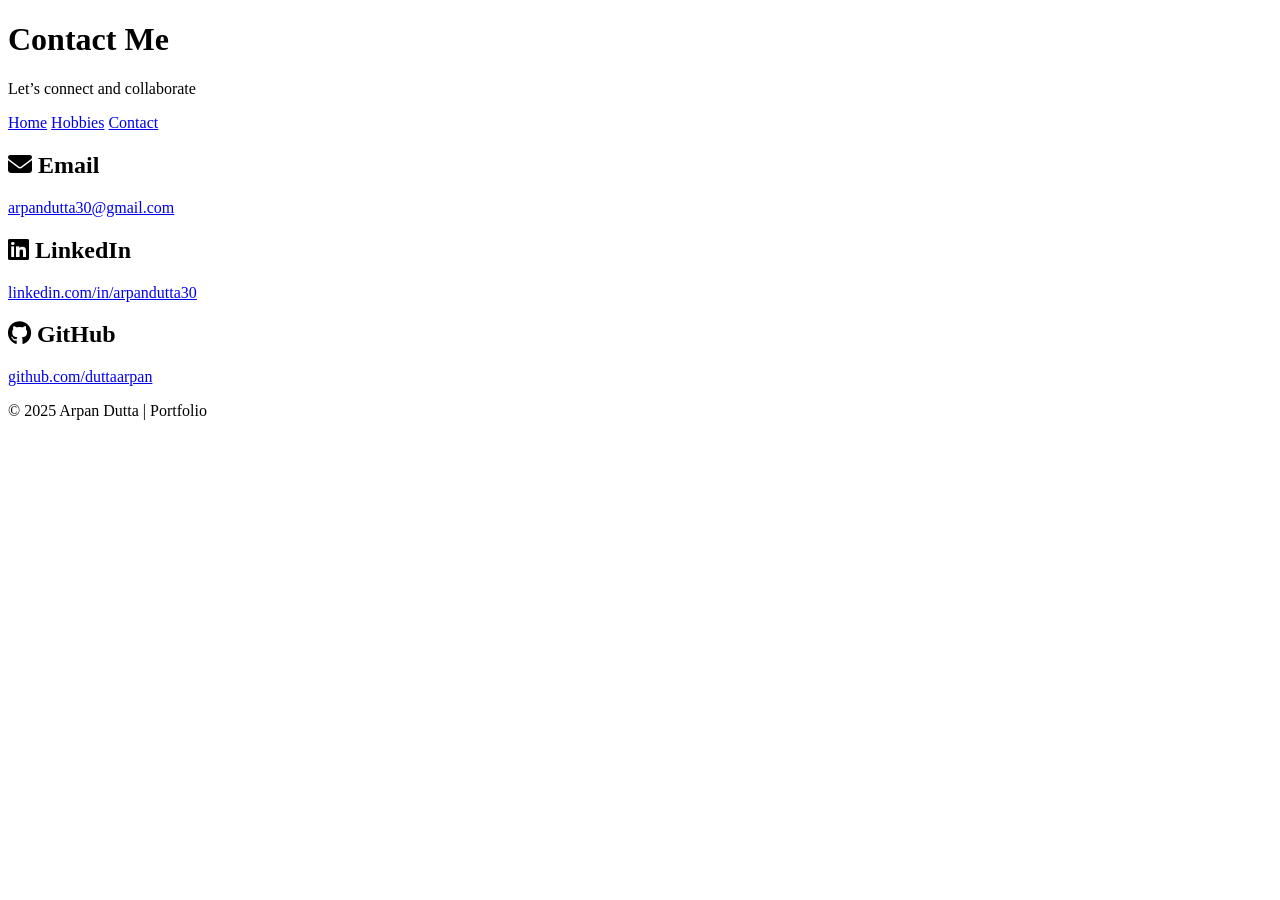
==== contact-me.html @ efacb169 "Fix HTML formatting and update LinkedIn link" ====
<!DOCTYPE html>
<html lang="en">
<head>
  <meta charset="UTF-8">
  <meta name="viewport" content="width=device-width, initial-scale=1.0">
  <title>Contact Me | Arpan Dutta</title>
  <link rel="stylesheet" href="style.css">
  <link rel="stylesheet" href="https://cdnjs.cloudflare.com/ajax/libs/font-awesome/6.5.0/css/all.min.css">
</head>
<body>

  <header>
    <h1>Contact Me</h1>
    <p>Let’s connect and collaborate</p>
  </header>


  <nav>
    <a href="index.html">Home</a>
    <a href="my-hobbies.html">Hobbies</a>
    <a href="contact-me.html" class="active">Contact</a>
  </nav>


  <main class="container">

    <section class="card">
      <h2><i class="fa-solid fa-envelope"></i> Email</h2>
      <p><a href="mailto:arpandutta30@gmail.com">arpandutta30@gmail.com</a></p>
    </section>

    <section class="card">
      <h2><i class="fa-brands fa-linkedin"></i> LinkedIn</h2>
      <p><a href="https://www.linkedin.com/in/arpandutta30/" target="_blank">linkedin.com/in/arpandutta30</a></p>
    </section>

    <section class="card">
      <h2><i class="fa-brands fa-github"></i> GitHub</h2>
      <p><a href="https://github.com/duttaarpan" target="_blank">github.com/duttaarpan</a></p>
    </section>

  </main>


  <footer>
    <p>© 2025 Arpan Dutta | Portfolio</p>
  </footer>
</body>
</html>
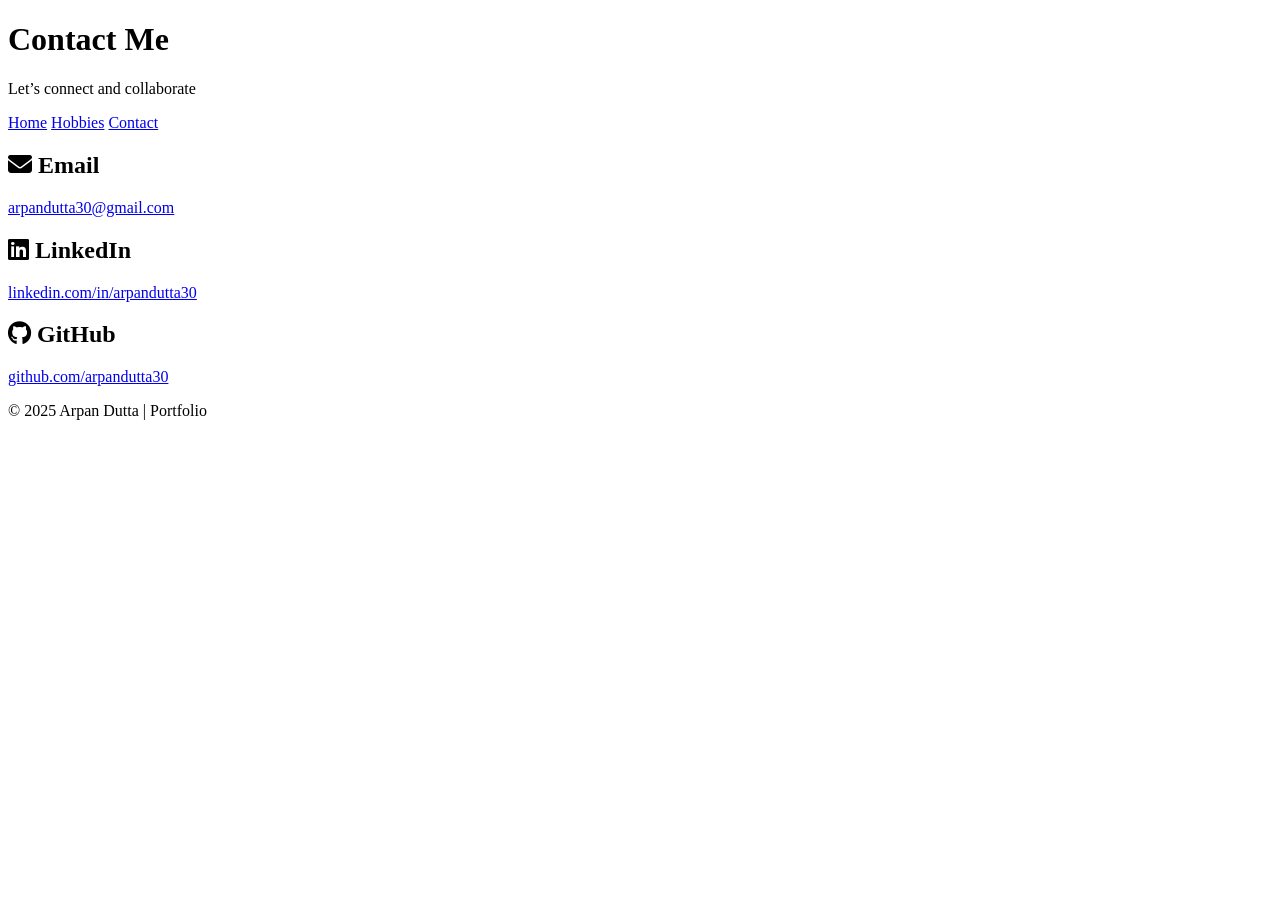
==== commit 2a4da8cc: "Fix GitHub link in contact-me.html Updated GitHub link to point to the correct profile. Github link" ====
--- a/contact-me.html
+++ b/contact-me.html
@@ -36,7 +36,7 @@
 
     <section class="card">
       <h2><i class="fa-brands fa-github"></i> GitHub</h2>
-      <p><a href="https://github.com/duttaarpan" target="_blank">github.com/duttaarpan</a></p>
+      <p><a href="https://github.com/arpandutta30" target="_blank">github.com/arpandutta30</a></p>
     </section>
 
   </main>
@@ -48,3 +48,4 @@
 </body>
 </html>
 
+
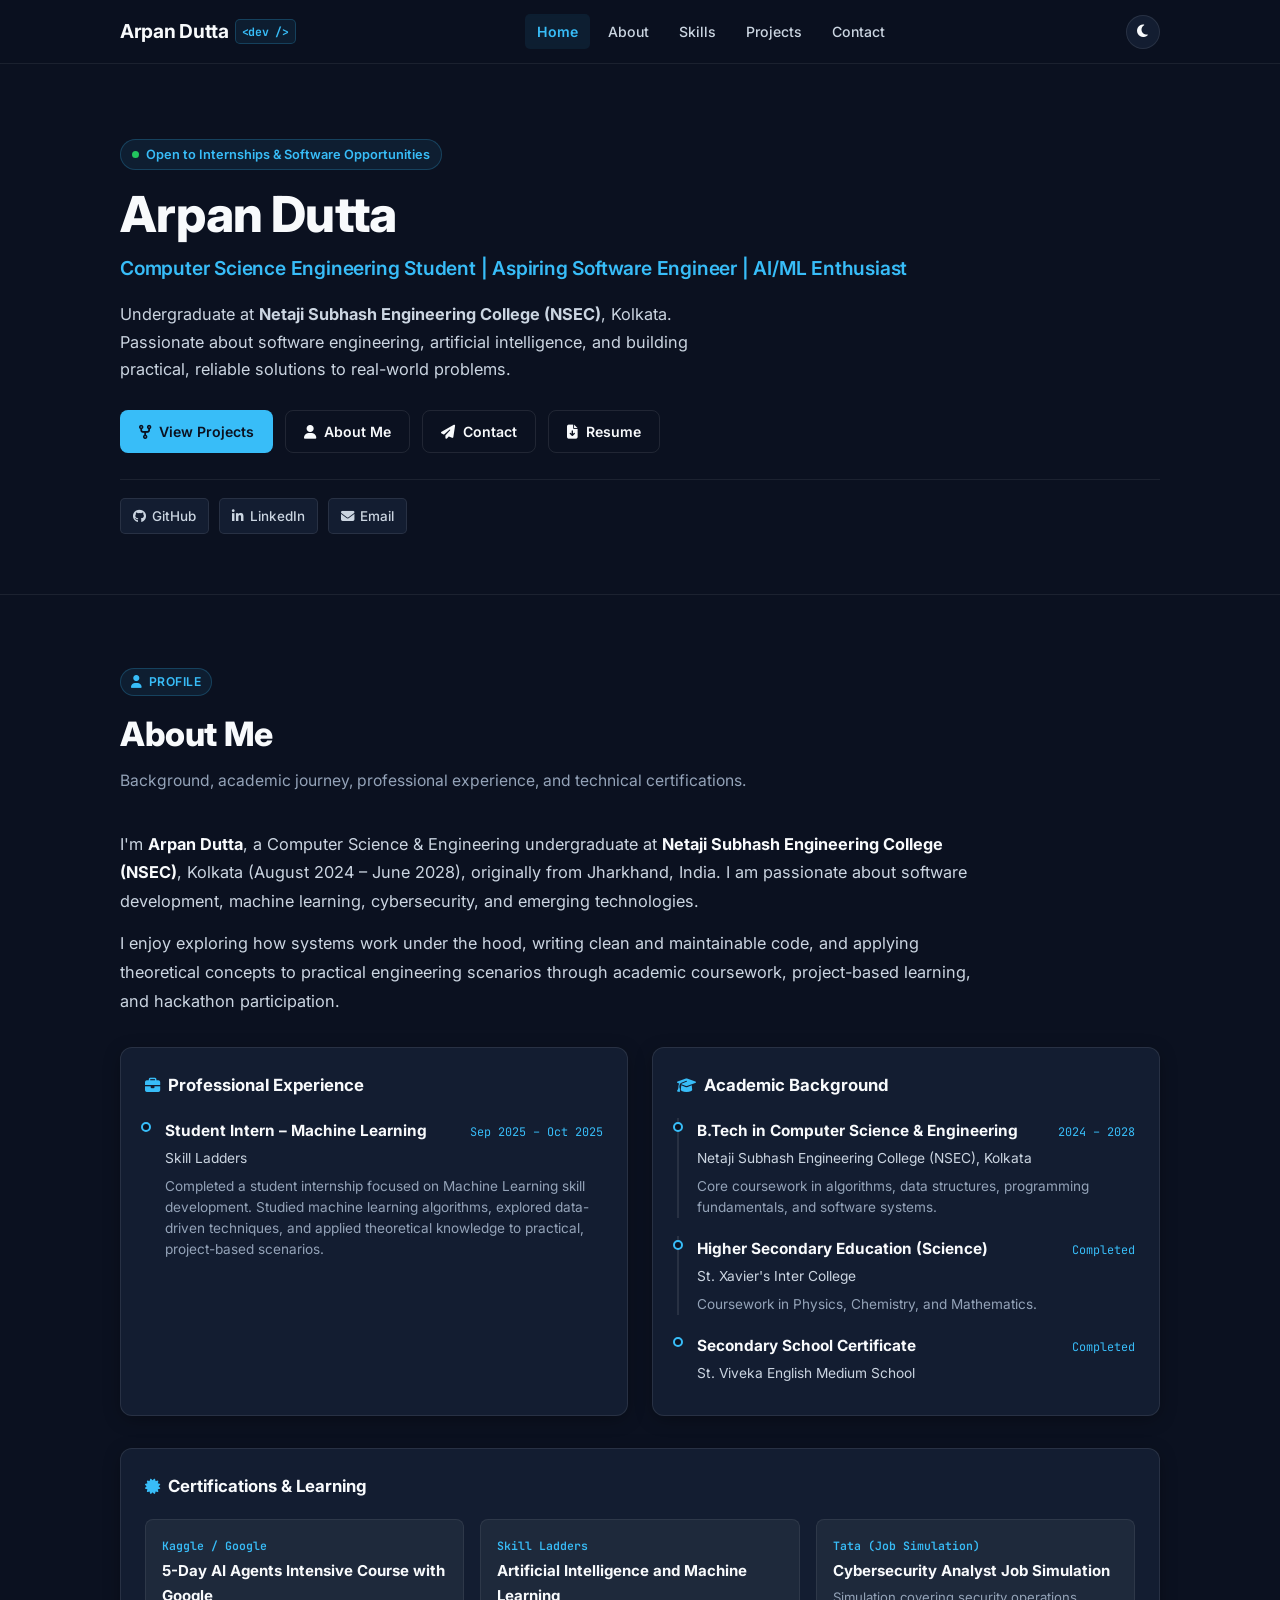
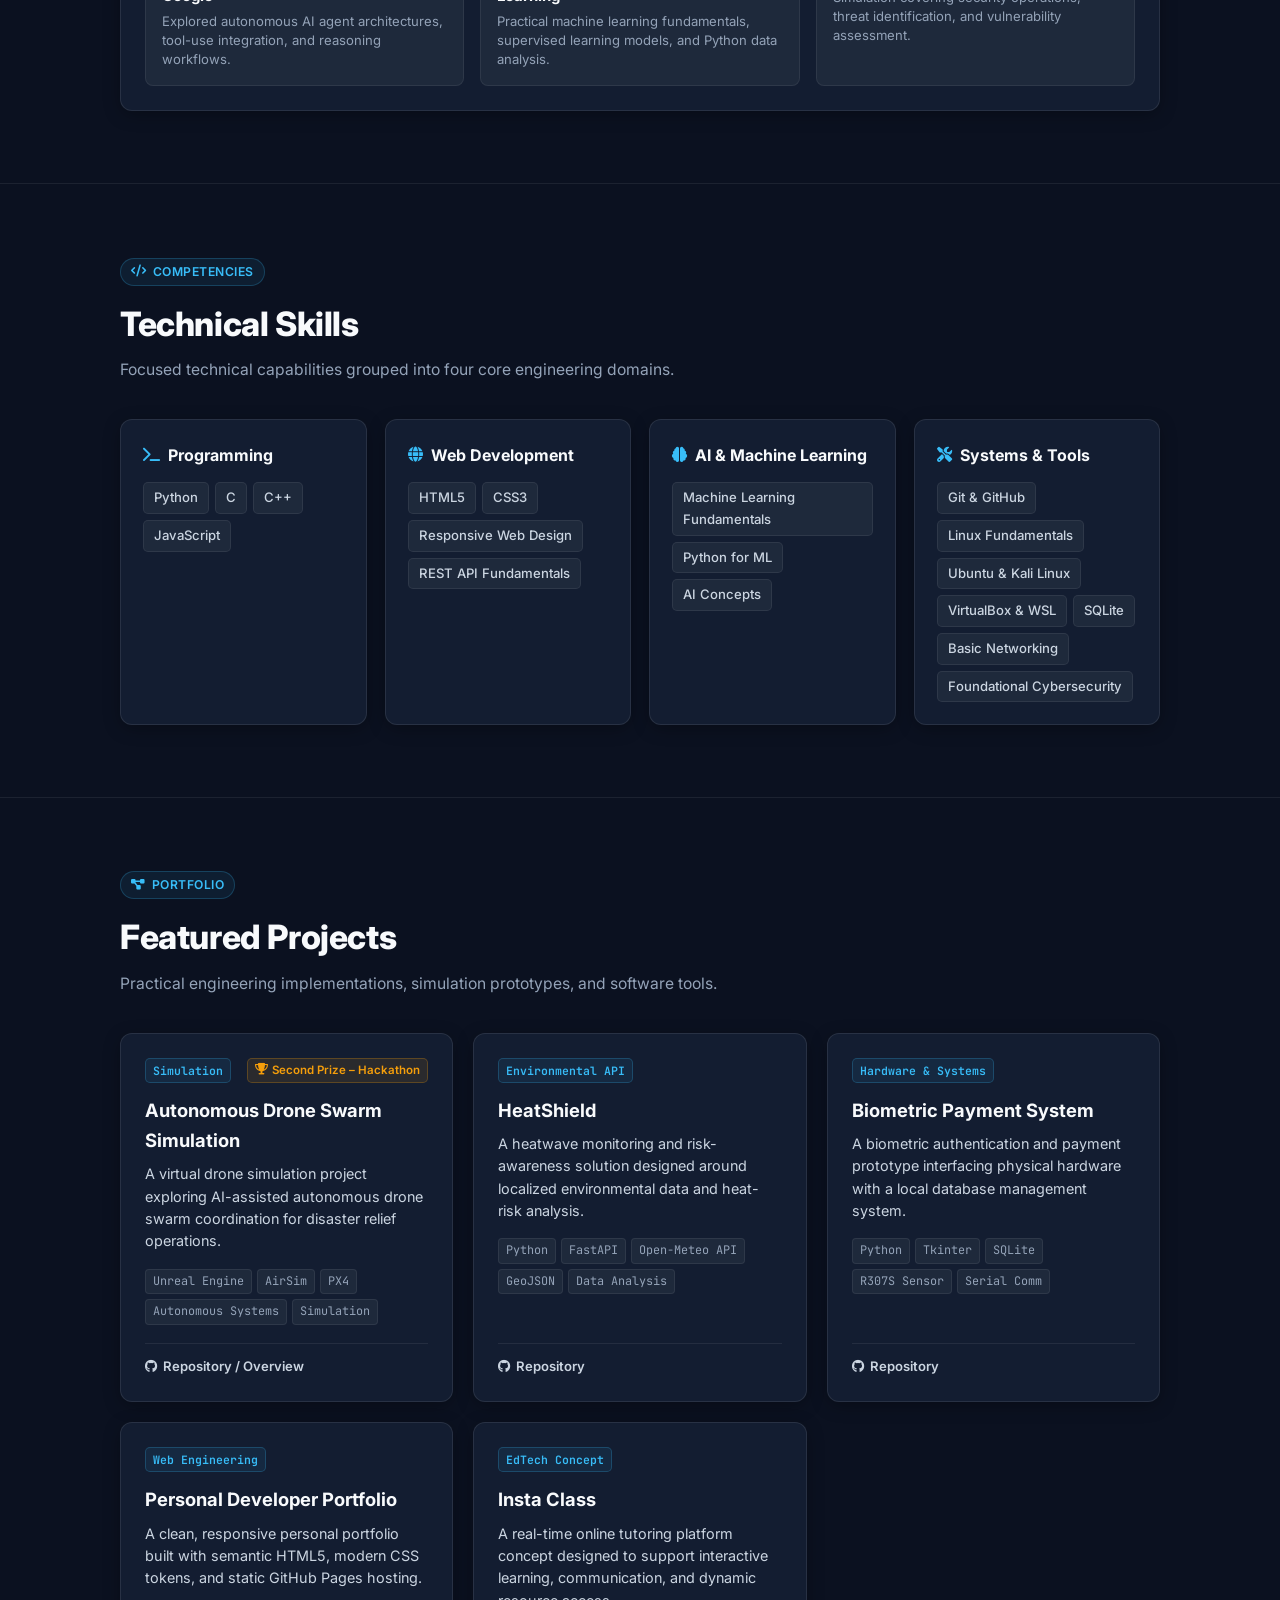
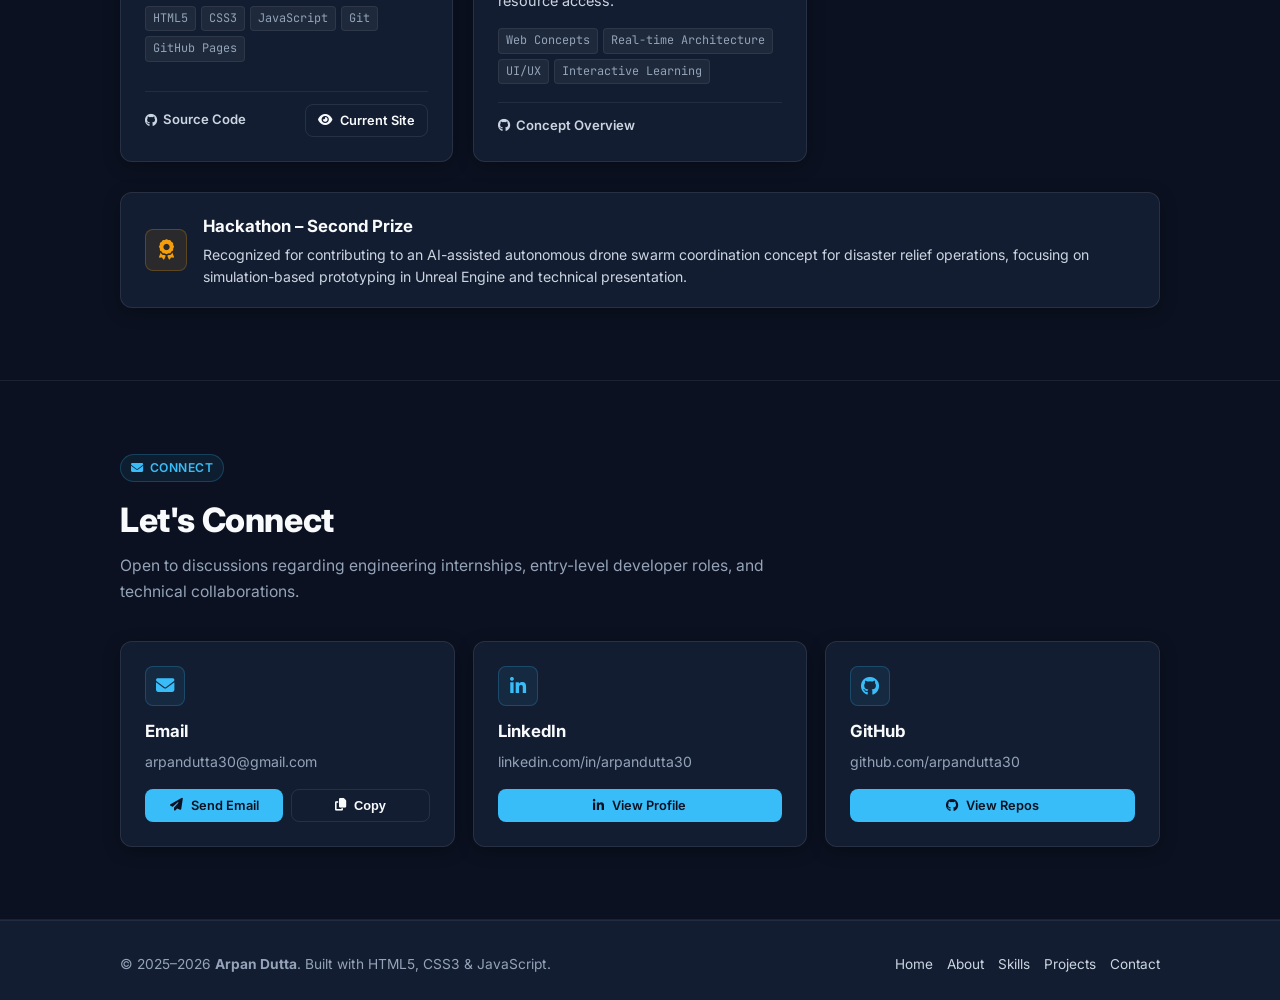
==== commit c8f0ebdf: "Refine portfolio into minimal 5-section architecture with cream light theme" ====
--- a/contact-me.html
+++ b/contact-me.html
@@ -1,51 +1,13 @@
-<!DOCTYPE html>
-<html lang="en">
-<head>
-  <meta charset="UTF-8">
-  <meta name="viewport" content="width=device-width, initial-scale=1.0">
-  <title>Contact Me | Arpan Dutta</title>
-  <link rel="stylesheet" href="style.css">
-  <link rel="stylesheet" href="https://cdnjs.cloudflare.com/ajax/libs/font-awesome/6.5.0/css/all.min.css">
-</head>
-<body>
-
-  <header>
-    <h1>Contact Me</h1>
-    <p>Let’s connect and collaborate</p>
-  </header>
-
-
-  <nav>
-    <a href="index.html">Home</a>
-    <a href="my-hobbies.html">Hobbies</a>
-    <a href="contact-me.html" class="active">Contact</a>
-  </nav>
-
-
-  <main class="container">
-
-    <section class="card">
-      <h2><i class="fa-solid fa-envelope"></i> Email</h2>
-      <p><a href="mailto:arpandutta30@gmail.com">arpandutta30@gmail.com</a></p>
-    </section>
-
-    <section class="card">
-      <h2><i class="fa-brands fa-linkedin"></i> LinkedIn</h2>
-      <p><a href="https://www.linkedin.com/in/arpandutta30/" target="_blank">linkedin.com/in/arpandutta30</a></p>
-    </section>
-
-    <section class="card">
-      <h2><i class="fa-brands fa-github"></i> GitHub</h2>
-      <p><a href="https://github.com/arpandutta30" target="_blank">github.com/arpandutta30</a></p>
-    </section>
-
-  </main>
-
-
-  <footer>
-    <p>© 2025 Arpan Dutta | Portfolio</p>
-  </footer>
-</body>
-</html>
-
-
+<!DOCTYPE html>
+<html lang="en">
+<head>
+  <meta charset="UTF-8">
+  <meta http-equiv="refresh" content="0; url=./index.html#contact">
+  <title>Redirecting to Contact | Arpan Dutta</title>
+  <script>window.location.replace("./index.html#contact");</script>
+</head>
+<body style="font-family: sans-serif; text-align: center; padding: 50px; background: #0f172a; color: #f8fafc;">
+  <p>Redirecting to the Contact section...</p>
+  <p><a href="./index.html#contact" style="color: #00adb5;">Click here if you are not redirected automatically</a></p>
+</body>
+</html>
